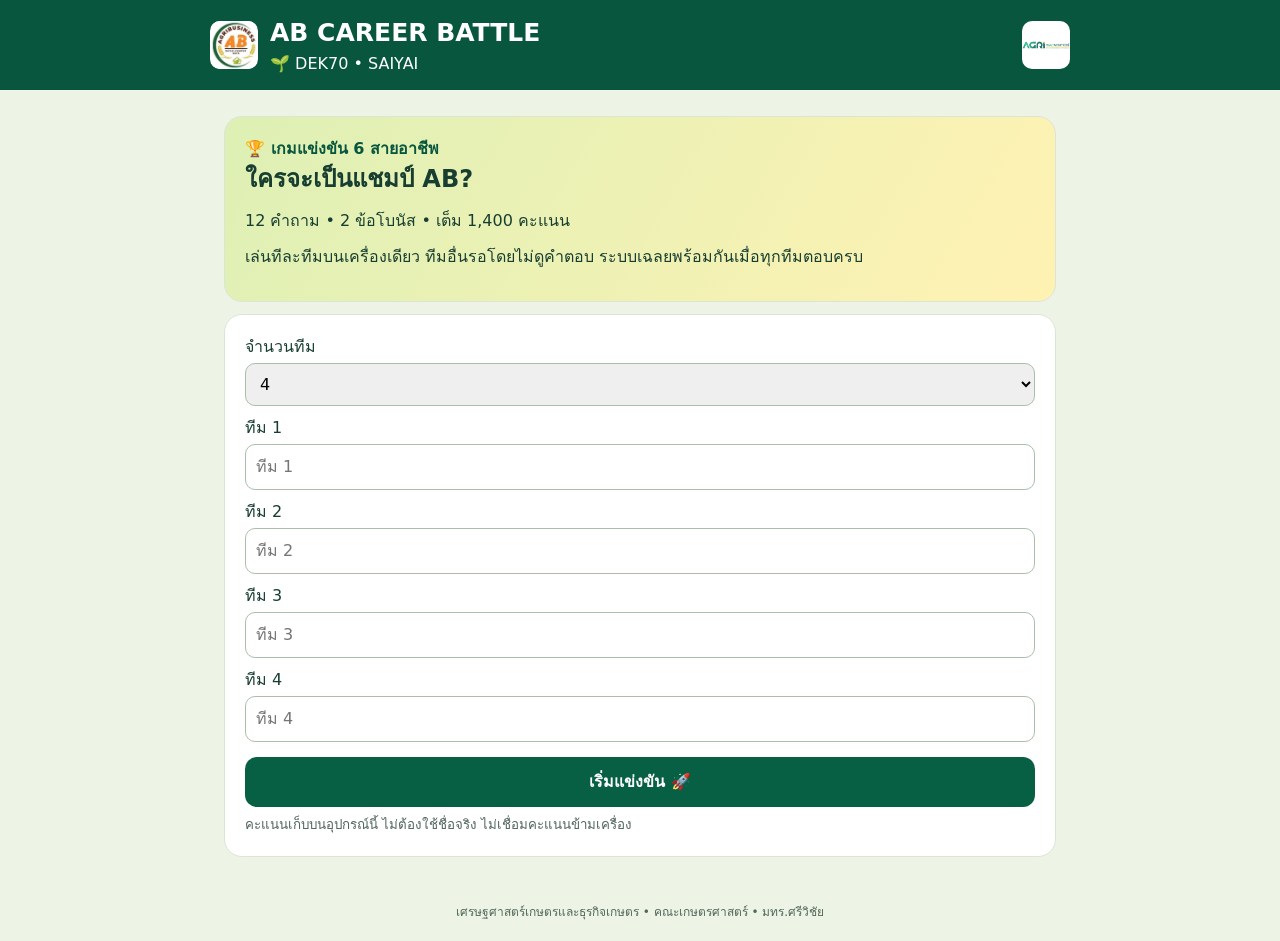
==== AB_Career_Battle.html @ e9abea2d "Add AB Career Battle team competition game" ====
<!doctype html><html lang="th"><head><meta charset="utf-8"><meta name="viewport" content="width=device-width,initial-scale=1"><title>AB Career Battle</title><style>
*{box-sizing:border-box}body{margin:0;background:#edf4e5;color:#173e30;font:16px/1.5 system-ui,sans-serif}header{background:#07563d;color:white;padding:14px}header div{max-width:860px;margin:auto;display:flex;align-items:center;gap:12px}header img{width:48px;height:48px;background:white;border-radius:10px;object-fit:contain}header b{font-size:25px}main{max-width:860px;margin:auto;padding:14px}section{background:white;border:1px solid #dbe5d6;padding:20px;border-radius:18px;margin:12px 0}h1,h2,h3,p{margin:0 0 12px}.hero{background:linear-gradient(120deg,#def0b5,#fff2b3)}button,select,input{font:inherit}button{border:0;border-radius:12px;padding:13px;background:#086044;color:white;font-weight:700;cursor:pointer;margin:5px 0}button:disabled{opacity:.5}button.full{width:100%}.light{background:#e5efdc;color:#174b35}.yellow{background:#ffda3b;color:#173e30}input,select{width:100%;padding:10px;border:1px solid #aabfaa;border-radius:10px;margin:4px 0 10px}.option{width:100%;text-align:left;background:#f1f6e9;color:#183c2a;border:2px solid #d4e2cd}.option:hover{border-color:#338557}.tag{font-weight:800;color:#07563d}.big{font-size:52px;font-weight:900}.bar{height:9px;background:#dce9d5;border-radius:10px;overflow:hidden;margin:8px 0}.bar i{display:block;height:100%;background:#51a34c}.rank{display:grid;grid-template-columns:36px 1fr auto;gap:10px;padding:11px 0;border-bottom:1px solid #e3eadf;align-items:center}.rank b{font-size:21px}.muted,small{color:#52665b}.winner{background:#fff1a9;border:2px solid #e8be31}.row{display:flex;gap:8px;align-items:center;justify-content:space-between;flex-wrap:wrap}.pill{background:#e1efca;border-radius:30px;padding:5px 12px;font-weight:700}footer{text-align:center;font-size:12px;padding:20px;color:#52665b}a{color:#07563d}@media(max-width:500px){section{padding:15px}h1{font-size:26px}header b{font-size:20px}}
</style></head><body><header><div><img src="ab.jpg" alt="AB"><span><b>AB CAREER BATTLE</b><br>🌱 DEK70 • SAIYAI</span><img src="agri.jpg" alt="AGRI" style="margin-left:auto"></div></header><main id="app"></main><footer>เศรษฐศาสตร์เกษตรและธุรกิจเกษตร • คณะเกษตรศาสตร์ • มทร.ศรีวิชัย</footer><script>
const Q=[
['📊 วิเคราะห์ข้อมูล','ทีมจะขายผลไม้ในโรงเรียน ข้อมูลใดช่วยตัดสินใจได้ตรงที่สุด?',['จำนวนคนที่อยากซื้อและราคาที่ยอมจ่าย','จำนวนยอดไลก์ของร้านที่ไม่เกี่ยวข้อง','สีเสื้อของทีม'],0,'ข้อมูลความต้องการและราคาช่วยวางแผนผลิตให้ตรงตลาด'],
['📊 วิเคราะห์ข้อมูล','สำรวจลูกค้า 40 คน ชอบมังคุด 25 คน ชอบเงาะ 15 คน หากต้องเริ่มทดลองขายหนึ่งชนิด ควรเลือกอะไร?',['เงาะ เพราะคนเลือกน้อย','มังคุด เพราะมีผู้สนใจมากกว่า','ไม่ต้องดูผลสำรวจ'],1,'ข้อมูลชี้ว่ามังคุดมีความสนใจสูงกว่าในกลุ่มตัวอย่าง'],
['💡 ผู้ประกอบการ','ในตลาดมีน้ำผลไม้หลายร้าน จะสร้างความแตกต่างได้อย่างไร?',['ลอกชื่อและโลโก้คู่แข่ง','เพิ่มราคาทันทีโดยไม่ปรับสินค้า','สร้างสูตรหรือเรื่องราวท้องถิ่นที่ลูกค้าให้คุณค่า'],2,'ความแตกต่างที่ลูกค้าเห็นคุณค่าช่วยสร้างแบรนด์'],
['💡 ผู้ประกอบการ','มีไอเดียกล้วยฉาบรสใหม่ ก่อนลงทุนผลิตจำนวนมาก ควรทำอะไร?',['ทดลองทำล็อตเล็กให้ลูกค้าชิมและรับฟังความเห็น','ผลิตทันที 1,000 ถุง','ซื้ออุปกรณ์แพงที่สุดก่อน'],0,'ทดลองตลาดลดความเสี่ยงก่อนลงทุน'],
['💰 ธุรกิจและการเงิน','ต้นทุนกล่องผลไม้ 40 บาท ขาย 60 บาท กำไรขั้นต้นต่อกล่องเท่าไร (ยังไม่รวมค่าใช้จ่ายอื่น)?',['10 บาท','20 บาท','100 บาท'],1,'60 − 40 = 20 บาท'],
['💰 ธุรกิจและการเงิน','มีทุน 1,000 บาท ผลิตกล่องละ 40 บาท ต้องเก็บเงินสำรอง 200 บาท ผลิตได้สูงสุดกี่กล่อง?',['25 กล่อง','30 กล่อง','20 กล่อง'],2,'(1,000 − 200) ÷ 40 = 20 กล่อง',true],
['🚚 โลจิสติกส์','ลูกค้า 3 รายอยู่ในเส้นทางเดียวกัน ควรจัดส่งอย่างไรเพื่อลดการเดินทาง?',['รวมรอบส่งตามเส้นทาง','แยกส่ง 3 เที่ยวโดยไม่จำเป็น','ส่งย้อนกลับไปมาหลายรอบ'],0,'รวมเส้นทางลดเที่ยวรถและต้นทุนได้'],
['🚚 โลจิสติกส์','ต้องส่งผลไม้สดที่ช้ำง่ายให้ถึงลูกค้า ควรเน้นเรื่องใด?',['เลือกกล่องใหญ่ที่สุดโดยไม่รองรับสินค้า','บรรจุให้เหมาะสมและควบคุมเวลาในการส่ง','วางกลางแดดก่อนส่ง'],1,'บรรจุภัณฑ์และเวลาขนส่งช่วยรักษาคุณภาพ'],
['📱 การตลาดและคอนเทนต์','งบจำกัด อยากให้เพื่อนในโรงเรียนรู้จักสินค้า วิธีใดเหมาะที่สุด?',['ซื้อโฆษณาแพงโดยไม่กำหนดกลุ่มเป้าหมาย','โพสต์ข้อความที่ไม่เกี่ยวกับสินค้า','ทำคลิปสั้นแนะนำสินค้าและช่องทางสั่งซื้อ'],2,'คลิปที่ตรงกลุ่มเป้าหมายและมีช่องทางสั่งซื้อช่วยให้ขายได้'],
['📱 การตลาดและคอนเทนต์','โพสต์มียอดวิวสูง แต่ไม่มีคนสั่งซื้อ ควรทำอะไรต่อ?',['ตรวจข้อเสนอ ราคา และขั้นตอนสั่งซื้อ แล้วปรับ','เพิ่มยอดวิวอย่างเดียว','หยุดรับฟังลูกค้า'],0,'ยอดวิวไม่เท่ากับยอดขาย ต้องดูการเปลี่ยนผู้ชมเป็นลูกค้า'],
['🌱 ส่งเสริมการเกษตร','เกษตรกรในชุมชนขายผลไม้ได้ราคาต่ำ ทีมควรเริ่มช่วยอย่างไร?',['กำหนดแผนเองโดยไม่คุยกับเกษตรกร','ลงพื้นที่รับฟังปัญหาและร่วมกันหาตลาด','รับซื้อโดยไม่ตกลงราคา'],1,'การมีส่วนร่วมช่วยให้แผนตอบโจทย์ชุมชน'],
['🌱 ส่งเสริมการเกษตร','ธุรกิจมีกำไรแล้ว วิธีใดสร้างความยั่งยืนแก่ธุรกิจและชุมชนที่สุด?',['ลดคุณภาพเพื่อเพิ่มกำไรอย่างเดียว','เลิกติดต่อเกษตรกรหลังขายหมด','ตกลงราคาที่เป็นธรรม รักษาคุณภาพ และร่วมวางแผนกับเกษตรกร'],2,'ความเป็นธรรม คุณภาพ และความร่วมมือสร้างความยั่งยืน',true]];
const app=document.getElementById('app'),$=id=>document.getElementById(id),esc=x=>String(x).replace(/[&<>"']/g,c=>({'&':'&amp;','<':'&lt;','>':'&gt;','"':'&quot;',"'":'&#39;'}[c]));let teams=[],round=0,turn=0,phase='ready',answers=[],started=0;const max=1400,store='ab-career-battle-v2';
function save(){try{localStorage.setItem(store,JSON.stringify({teams,round,turn,phase,answers}))}catch(e){}}
function load(){try{return JSON.parse(localStorage.getItem(store)||'null')}catch(e){return null}}
function show(h){app.innerHTML=h;window.scrollTo(0,0)}
function names(){let n=+$('count').value;$('names').innerHTML=Array.from({length:n},(_,i)=>'<label>ทีม '+(i+1)+'</label><input id="t'+i+'" maxlength="40" placeholder="ทีม '+(i+1)+'">').join('')}
function home(){show('<section class="hero"><div class="tag">🏆 เกมแข่งขัน 6 สายอาชีพ</div><h1>ใครจะเป็นแชมป์ AB?</h1><p>12 คำถาม • 2 ข้อโบนัส • เต็ม 1,400 คะแนน</p><p>เล่นทีละทีมบนเครื่องเดียว ทีมอื่นรอโดยไม่ดูคำตอบ ระบบเฉลยพร้อมกันเมื่อทุกทีมตอบครบ</p></section><section><label>จำนวนทีม</label><select id="count" onchange="names()">'+Array.from({length:7},(_,i)=>'<option '+(i===2?'selected':'')+'>'+(i+2)+'</option>').join('')+'</select><div id="names"></div><button class="full" onclick="begin()">เริ่มแข่งขัน 🚀</button>'+(load()?'<button class="light full" onclick="resume()">เล่นต่อ / ดูผลล่าสุด</button>':'')+'<small>คะแนนเก็บบนอุปกรณ์นี้ ไม่ต้องใช้ชื่อจริง ไม่เชื่อมคะแนนข้ามเครื่อง</small></section>');names()}
function begin(){teams=Array.from({length:+$('count').value},(_,i)=>({name:$('t'+i).value.trim()||'ทีม '+(i+1),score:0,correct:0,ms:0}));round=turn=0;phase='ready';answers=[];save();render()}
function resume(){let d=load();if(!d)return;({teams,round,turn,phase,answers}=d);if(phase==='question')phase='ready';render()}
function order(){return teams.map((_,i)=>(i+round)%teams.length)}
function rank(){return teams.map((t,i)=>({...t,i})).sort((a,b)=>b.score-a.score||b.correct-a.correct||a.ms-b.ms)}
function same(a,b){return a.score===b.score&&a.correct===b.correct&&a.ms===b.ms}
function board(){let r=rank();return '<section><h3>📊 ตารางคะแนน'+(phase==='done'?'สุดท้าย':'สะสม')+'</h3>'+r.map((t,i)=>'<div class="rank"><span>'+(i===0?'🥇':i===1?'🥈':i===2?'🥉':i+1)+'</span><div>'+esc(t.name)+'<br><small>ถูก '+t.correct+' ข้อ • '+(t.ms/1000).toFixed(1)+' วินาที</small></div><b>'+t.score+'</b></div>').join('')+'</section>'}
function render(){if(phase==='done')return finish();let q=Q[round],i=order()[turn],h='<div class="row"><b>ข้อ '+(round+1)+'/12 • ด่าน '+(Math.floor(round/2)+1)+'/6</b><span class="pill">'+(q[5]?'🔥 โบนัส 200':'100 คะแนน')+'</span></div><div class="bar"><i style="width:'+round/12*100+'%"></i></div>';if(phase==='ready'){h+='<section class="hero"><div class="tag">'+q[0]+'</div><h2>ส่งเครื่องให้ '+esc(teams[i].name)+'</h2><p>ทีมที่ '+(turn+1)+' จาก '+teams.length+' • ให้ทุกคนร่วมคิดก่อนเลือกคำตอบ</p><p>กดเริ่มเมื่อพร้อม จับเวลาตั้งแต่แสดงคำถาม</p><button class="full" onclick="ask()">พร้อม! เปิดคำถาม</button></section>'}else if(phase==='question'){h+='<section><div class="tag">'+q[0]+' • '+esc(teams[i].name)+'</div><h2>'+q[1]+'</h2>'+q[2].map((x,j)=>'<button class="option" onclick="answer('+j+')">'+String.fromCharCode(65+j)+'. '+x+'</button>').join('')+'<small>เลือกได้ 1 ครั้ง • ไม่เฉลยจนกว่าทุกทีมตอบครบ</small></section>'}else{h+='<section class="hero"><div class="tag">เฉลย • '+q[0]+'</div><h2>✅ '+q[2][q[3]]+'</h2><p>'+q[4]+'</p>'+answers.map(a=>'<div class="rank"><span>'+(a.ok?'✅':'❌')+'</span><div>'+esc(teams[a.i].name)+'<br><small>เลือก '+String.fromCharCode(65+a.choice)+'</small></div><b>+'+a.points+'</b></div>').join('')+'<button class="full" onclick="next()">'+(round===11?'ประกาศผู้ชนะ 🏆':'ไปข้อถัดไป →')+'</button></section>'}if(phase==='ready'||phase==='reveal')h+=board();show(h)}
function ask(){if(phase!=='ready')return;phase='question';save();render();started=performance.now()}
function answer(choice){if(phase!=='question')return;let i=order()[turn],q=Q[round],ok=choice===q[3],ms=Math.max(0,Math.round(performance.now()-started)),points=ok?(q[5]?200:100):0;answers.push({i,choice,ok,points,ms});turn++;if(turn===teams.length){answers.forEach(a=>{teams[a.i].score+=a.points;teams[a.i].correct+=+a.ok;teams[a.i].ms+=a.ms});phase='reveal'}else phase='ready';save();render()}
function next(){if(phase!=='reveal')return;round++;turn=0;answers=[];phase=round===12?'done':'ready';save();render()}
function finish(){let r=rank(),w=r.filter(t=>same(t,r[0]));show('<section class="winner"><div class="tag">🏆 '+(w.length>1?'แชมป์ร่วม':'แชมป์ AB CAREER BATTLE')+'</div><h1>'+w.map(t=>esc(t.name)).join(' • ')+'</h1><div class="big">'+r[0].score+'<small style="font-size:20px"> / '+max+'</small></div><p>ยินดีด้วย! ตอบถูก '+r[0].correct+' จาก 12 ข้อ</p></section>'+board()+'<section><h3>🌱 น้องชอบสายไหนที่สุด?</h3><p>ชวนสมาชิกเลือก 1 จาก 6 สาย และเล่าเหตุผลให้เพื่อนฟัง</p>'+[0,2,4,6,8,10].map(i=>'<p>'+Q[i][0]+'</p>').join('')+'<p class="muted">ตัดสินคะแนนสูงสุด → จำนวนข้อถูก → เวลาตอบรวมต่ำสุด หากเท่ากันทุกเกณฑ์เป็นแชมป์ร่วม</p><button class="full" onclick="home()">แข่งขันรอบใหม่</button><p><a href="https://admission.rmutsv.ac.th/register.php" target="_blank" rel="noopener">สมัครเรียน AB ไสใหญ่</a></p></section>')}
home();</script></body></html>
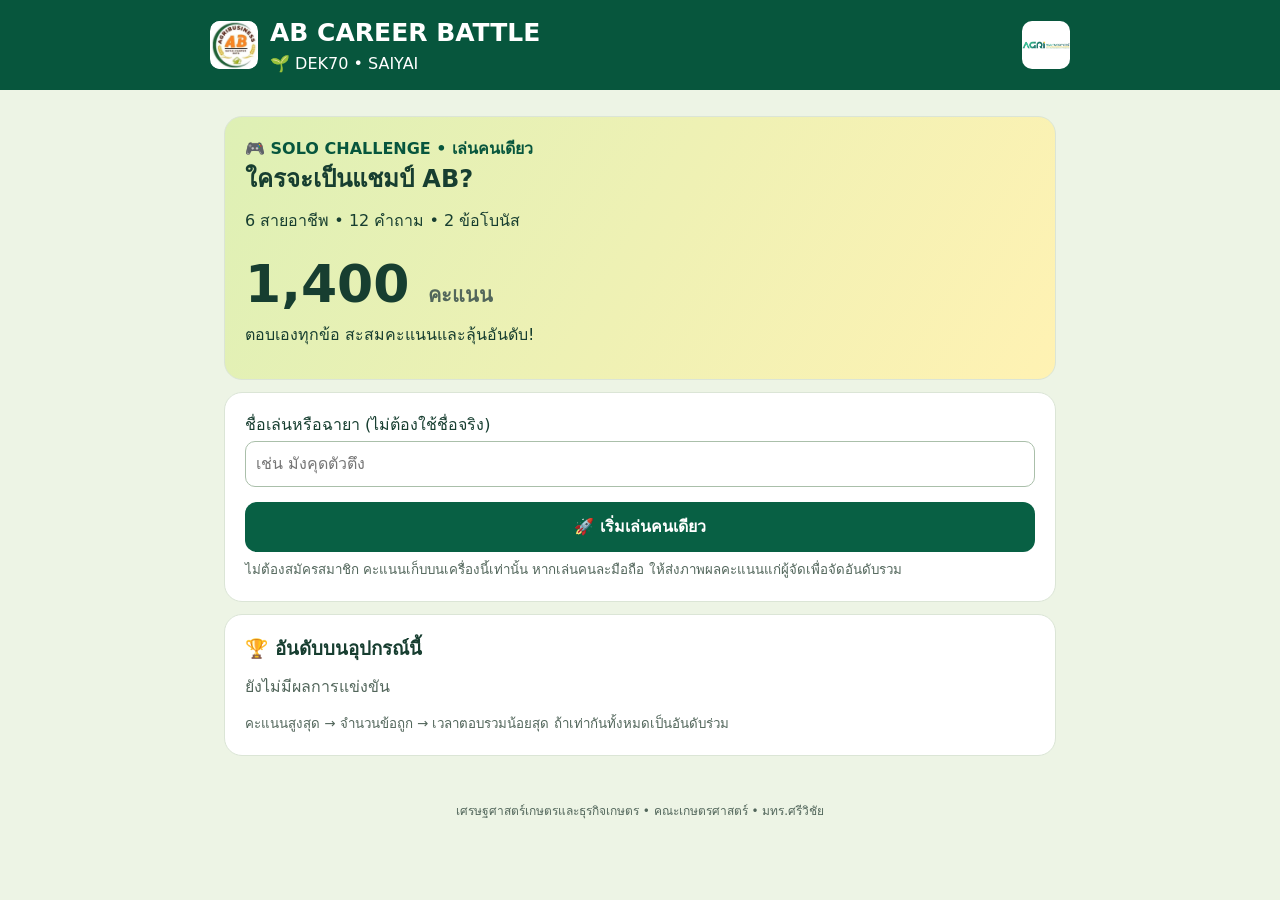
==== commit b8a3552b: "Switch Career Battle to individual solo competition with score leaderboard" ====
--- a/AB_Career_Battle.html
+++ b/AB_Career_Battle.html
@@ -14,21 +14,21 @@
 ['📱 การตลาดและคอนเทนต์','โพสต์มียอดวิวสูง แต่ไม่มีคนสั่งซื้อ ควรทำอะไรต่อ?',['ตรวจข้อเสนอ ราคา และขั้นตอนสั่งซื้อ แล้วปรับ','เพิ่มยอดวิวอย่างเดียว','หยุดรับฟังลูกค้า'],0,'ยอดวิวไม่เท่ากับยอดขาย ต้องดูการเปลี่ยนผู้ชมเป็นลูกค้า'],
 ['🌱 ส่งเสริมการเกษตร','เกษตรกรในชุมชนขายผลไม้ได้ราคาต่ำ ทีมควรเริ่มช่วยอย่างไร?',['กำหนดแผนเองโดยไม่คุยกับเกษตรกร','ลงพื้นที่รับฟังปัญหาและร่วมกันหาตลาด','รับซื้อโดยไม่ตกลงราคา'],1,'การมีส่วนร่วมช่วยให้แผนตอบโจทย์ชุมชน'],
 ['🌱 ส่งเสริมการเกษตร','ธุรกิจมีกำไรแล้ว วิธีใดสร้างความยั่งยืนแก่ธุรกิจและชุมชนที่สุด?',['ลดคุณภาพเพื่อเพิ่มกำไรอย่างเดียว','เลิกติดต่อเกษตรกรหลังขายหมด','ตกลงราคาที่เป็นธรรม รักษาคุณภาพ และร่วมวางแผนกับเกษตรกร'],2,'ความเป็นธรรม คุณภาพ และความร่วมมือสร้างความยั่งยืน',true]];
-const app=document.getElementById('app'),$=id=>document.getElementById(id),esc=x=>String(x).replace(/[&<>"']/g,c=>({'&':'&amp;','<':'&lt;','>':'&gt;','"':'&quot;',"'":'&#39;'}[c]));let teams=[],round=0,turn=0,phase='ready',answers=[],started=0;const max=1400,store='ab-career-battle-v2';
-function save(){try{localStorage.setItem(store,JSON.stringify({teams,round,turn,phase,answers}))}catch(e){}}
-function load(){try{return JSON.parse(localStorage.getItem(store)||'null')}catch(e){return null}}
+const app=document.getElementById('app'),$=id=>document.getElementById(id),esc=x=>String(x).replace(/[&<>"']/g,c=>({'&':'&amp;','<':'&lt;','>':'&gt;','"':'&quot;',"'":'&#39;'}[c]));
+const MAX=1400,KEY='ab-career-battle-solo-v3';let name='',round=0,score=0,correct=0,ms=0,started=0,phase='home',history=[],opts=[],questions=[];
+function shuffle(a){a=[...a];for(let i=a.length-1;i>0;i--){let j=Math.floor(Math.random()*(i+1));[a[i],a[j]]=[a[j],a[i]]}return a}
+function results(){try{return JSON.parse(localStorage.getItem(KEY)||'[]')}catch(e){return []}}
+function saveResult(row){try{let rows=results();rows.push(row);localStorage.setItem(KEY,JSON.stringify(rows));return true}catch(e){return false}}
+function ranked(rows=results()){return [...rows].sort((a,b)=>b.score-a.score||b.correct-a.correct||a.ms-b.ms)}
+function tie(a,b){return a.score===b.score&&a.correct===b.correct&&a.ms===b.ms}
+function board(rows=results()){let r=ranked(rows);return '<section><h3>🏆 อันดับบนอุปกรณ์นี้</h3>'+(r.length?r.map((t,i)=>{let rank=r.findIndex(x=>tie(x,t))+1;return '<div class="rank"><span>'+(['','🥇','🥈','🥉'][rank]||rank)+'</span><div>'+esc(t.name)+'<br><small>ถูก '+t.correct+'/12 • '+(t.ms/1000).toFixed(2)+' วินาที</small></div><b>'+t.score+'</b></div>'}).join(''):'<p class="muted">ยังไม่มีผลการแข่งขัน</p>')+'<small>คะแนนสูงสุด → จำนวนข้อถูก → เวลาตอบรวมน้อยสุด ถ้าเท่ากันทั้งหมดเป็นอันดับร่วม</small></section>'}
 function show(h){app.innerHTML=h;window.scrollTo(0,0)}
-function names(){let n=+$('count').value;$('names').innerHTML=Array.from({length:n},(_,i)=>'<label>ทีม '+(i+1)+'</label><input id="t'+i+'" maxlength="40" placeholder="ทีม '+(i+1)+'">').join('')}
-function home(){show('<section class="hero"><div class="tag">🏆 เกมแข่งขัน 6 สายอาชีพ</div><h1>ใครจะเป็นแชมป์ AB?</h1><p>12 คำถาม • 2 ข้อโบนัส • เต็ม 1,400 คะแนน</p><p>เล่นทีละทีมบนเครื่องเดียว ทีมอื่นรอโดยไม่ดูคำตอบ ระบบเฉลยพร้อมกันเมื่อทุกทีมตอบครบ</p></section><section><label>จำนวนทีม</label><select id="count" onchange="names()">'+Array.from({length:7},(_,i)=>'<option '+(i===2?'selected':'')+'>'+(i+2)+'</option>').join('')+'</select><div id="names"></div><button class="full" onclick="begin()">เริ่มแข่งขัน 🚀</button>'+(load()?'<button class="light full" onclick="resume()">เล่นต่อ / ดูผลล่าสุด</button>':'')+'<small>คะแนนเก็บบนอุปกรณ์นี้ ไม่ต้องใช้ชื่อจริง ไม่เชื่อมคะแนนข้ามเครื่อง</small></section>');names()}
-function begin(){teams=Array.from({length:+$('count').value},(_,i)=>({name:$('t'+i).value.trim()||'ทีม '+(i+1),score:0,correct:0,ms:0}));round=turn=0;phase='ready';answers=[];save();render()}
-function resume(){let d=load();if(!d)return;({teams,round,turn,phase,answers}=d);if(phase==='question')phase='ready';render()}
-function order(){return teams.map((_,i)=>(i+round)%teams.length)}
-function rank(){return teams.map((t,i)=>({...t,i})).sort((a,b)=>b.score-a.score||b.correct-a.correct||a.ms-b.ms)}
-function same(a,b){return a.score===b.score&&a.correct===b.correct&&a.ms===b.ms}
-function board(){let r=rank();return '<section><h3>📊 ตารางคะแนน'+(phase==='done'?'สุดท้าย':'สะสม')+'</h3>'+r.map((t,i)=>'<div class="rank"><span>'+(i===0?'🥇':i===1?'🥈':i===2?'🥉':i+1)+'</span><div>'+esc(t.name)+'<br><small>ถูก '+t.correct+' ข้อ • '+(t.ms/1000).toFixed(1)+' วินาที</small></div><b>'+t.score+'</b></div>').join('')+'</section>'}
-function render(){if(phase==='done')return finish();let q=Q[round],i=order()[turn],h='<div class="row"><b>ข้อ '+(round+1)+'/12 • ด่าน '+(Math.floor(round/2)+1)+'/6</b><span class="pill">'+(q[5]?'🔥 โบนัส 200':'100 คะแนน')+'</span></div><div class="bar"><i style="width:'+round/12*100+'%"></i></div>';if(phase==='ready'){h+='<section class="hero"><div class="tag">'+q[0]+'</div><h2>ส่งเครื่องให้ '+esc(teams[i].name)+'</h2><p>ทีมที่ '+(turn+1)+' จาก '+teams.length+' • ให้ทุกคนร่วมคิดก่อนเลือกคำตอบ</p><p>กดเริ่มเมื่อพร้อม จับเวลาตั้งแต่แสดงคำถาม</p><button class="full" onclick="ask()">พร้อม! เปิดคำถาม</button></section>'}else if(phase==='question'){h+='<section><div class="tag">'+q[0]+' • '+esc(teams[i].name)+'</div><h2>'+q[1]+'</h2>'+q[2].map((x,j)=>'<button class="option" onclick="answer('+j+')">'+String.fromCharCode(65+j)+'. '+x+'</button>').join('')+'<small>เลือกได้ 1 ครั้ง • ไม่เฉลยจนกว่าทุกทีมตอบครบ</small></section>'}else{h+='<section class="hero"><div class="tag">เฉลย • '+q[0]+'</div><h2>✅ '+q[2][q[3]]+'</h2><p>'+q[4]+'</p>'+answers.map(a=>'<div class="rank"><span>'+(a.ok?'✅':'❌')+'</span><div>'+esc(teams[a.i].name)+'<br><small>เลือก '+String.fromCharCode(65+a.choice)+'</small></div><b>+'+a.points+'</b></div>').join('')+'<button class="full" onclick="next()">'+(round===11?'ประกาศผู้ชนะ 🏆':'ไปข้อถัดไป →')+'</button></section>'}if(phase==='ready'||phase==='reveal')h+=board();show(h)}
-function ask(){if(phase!=='ready')return;phase='question';save();render();started=performance.now()}
-function answer(choice){if(phase!=='question')return;let i=order()[turn],q=Q[round],ok=choice===q[3],ms=Math.max(0,Math.round(performance.now()-started)),points=ok?(q[5]?200:100):0;answers.push({i,choice,ok,points,ms});turn++;if(turn===teams.length){answers.forEach(a=>{teams[a.i].score+=a.points;teams[a.i].correct+=+a.ok;teams[a.i].ms+=a.ms});phase='reveal'}else phase='ready';save();render()}
-function next(){if(phase!=='reveal')return;round++;turn=0;answers=[];phase=round===12?'done':'ready';save();render()}
-function finish(){let r=rank(),w=r.filter(t=>same(t,r[0]));show('<section class="winner"><div class="tag">🏆 '+(w.length>1?'แชมป์ร่วม':'แชมป์ AB CAREER BATTLE')+'</div><h1>'+w.map(t=>esc(t.name)).join(' • ')+'</h1><div class="big">'+r[0].score+'<small style="font-size:20px"> / '+max+'</small></div><p>ยินดีด้วย! ตอบถูก '+r[0].correct+' จาก 12 ข้อ</p></section>'+board()+'<section><h3>🌱 น้องชอบสายไหนที่สุด?</h3><p>ชวนสมาชิกเลือก 1 จาก 6 สาย และเล่าเหตุผลให้เพื่อนฟัง</p>'+[0,2,4,6,8,10].map(i=>'<p>'+Q[i][0]+'</p>').join('')+'<p class="muted">ตัดสินคะแนนสูงสุด → จำนวนข้อถูก → เวลาตอบรวมต่ำสุด หากเท่ากันทุกเกณฑ์เป็นแชมป์ร่วม</p><button class="full" onclick="home()">แข่งขันรอบใหม่</button><p><a href="https://admission.rmutsv.ac.th/register.php" target="_blank" rel="noopener">สมัครเรียน AB ไสใหญ่</a></p></section>')}
+function home(){phase='home';show('<section class="hero"><div class="tag">🎮 SOLO CHALLENGE • เล่นคนเดียว</div><h1>ใครจะเป็นแชมป์ AB?</h1><p>6 สายอาชีพ • 12 คำถาม • 2 ข้อโบนัส</p><div class="big">1,400 <small style="font-size:20px">คะแนน</small></div><p>ตอบเองทุกข้อ สะสมคะแนนและลุ้นอันดับ!</p></section><section><label for="nickname">ชื่อเล่นหรือฉายา (ไม่ต้องใช้ชื่อจริง)</label><input id="nickname" maxlength="30" placeholder="เช่น มังคุดตัวตึง"><button class="full" onclick="begin()">🚀 เริ่มเล่นคนเดียว</button><small>ไม่ต้องสมัครสมาชิก คะแนนเก็บบนเครื่องนี้เท่านั้น หากเล่นคนละมือถือ ให้ส่งภาพผลคะแนนแก่ผู้จัดเพื่อจัดอันดับรวม</small></section>'+board())}
+function begin(){name=$('nickname').value.trim()||'ผู้เล่น AB';round=score=correct=ms=0;history=[];questions=Array.from({length:6},(_,i)=>shuffle([Q[i*2],Q[i*2+1]])).flat();ready()}
+function stats(){return '<div class="row"><span class="pill">ข้อ '+(round+1)+'/12</span><span class="pill">⭐ '+score+' คะแนน</span></div><div class="bar"><i style="width:'+round/12*100+'%"></i></div>'}
+function ready(){phase='ready';let q=questions[round];show(stats()+'<section class="hero"><div class="tag">ด่าน '+(Math.floor(round/2)+1)+'/6</div><h2>'+q[0]+'</h2><p>'+ (q[5]?'🔥 ข้อโบนัส 200 คะแนน':'ตอบถูก +100 คะแนน')+'</p><p>จับเวลาตั้งแต่เปิดคำถาม</p><button class="full" onclick="ask()">พร้อมแล้ว! เปิดคำถาม</button></section>')}
+function ask(){if(phase!=='ready')return;phase='question';let q=questions[round];opts=shuffle(q[2].map((v,i)=>({v,i})));show(stats()+'<section><div class="tag">'+q[0]+' • '+(q[5]?'🔥 200':'100')+' คะแนน</div><h2>'+q[1]+'</h2>'+opts.map((x,j)=>'<button class="option" onclick="answer('+j+')">'+String.fromCharCode(65+j)+'. '+x.v+'</button>').join('')+'<small>เลือกได้เพียงครั้งเดียว</small></section>');started=performance.now()}
+function answer(j){if(phase!=='question')return;phase='reveal';let q=questions[round],ok=opts[j].i===q[3],elapsed=Math.max(0,Math.round(performance.now()-started)),points=ok?(q[5]?200:100):0;score+=points;correct+=+ok;ms+=elapsed;history.push({ok,points,career:q[0]});show(stats()+'<section class="hero"><div class="tag">'+(ok?'🎉 ถูกต้อง!':'💪 พลาดไปนิดเดียว')+'</div><div class="big">+'+points+'</div><h3>คำตอบ: '+q[2][q[3]]+'</h3><p>'+q[4]+'</p><button class="full" onclick="next()">'+(round===11?'ดูคะแนนของฉัน 🏆':'ไปข้อถัดไป →')+'</button></section>')}
+function next(){if(phase!=='reveal')return;round++;if(round===12)finish();else ready()}
+function finish(){phase='done';let row={name,score,correct,ms,id:Date.now()+Math.random()},persisted=saveResult(row),rows=persisted?results():[...results(),row],r=ranked(rows),rank=r.findIndex(t=>tie(t,row))+1;show('<section class="winner"><div class="tag">🏁 AB SOLO CHALLENGE • ผลการแข่งขัน</div><h1>'+esc(name)+'</h1><div class="big">'+score+'<small style="font-size:20px"> / '+MAX+'</small></div><h3>'+(rank===1?'🏆 อันดับ 1 บนอุปกรณ์นี้':'อันดับ '+rank+' บนอุปกรณ์นี้')+'</h3><p>ตอบถูก '+correct+'/12 ข้อ • เวลาตอบรวม '+(ms/1000).toFixed(2)+' วินาที</p><small>แคปหน้าจอนี้ส่งผู้จัดการแข่งขันเพื่อนำไปจัดอันดับรวม</small></section><section><h3>📊 คะแนนแยกตามสายอาชีพ</h3>'+Array.from({length:6},(_,i)=>{let h=history.slice(i*2,i*2+2),p=h.reduce((a,x)=>a+x.points,0),m=(i===2||i===5)?300:200;return '<p>'+h[0].career+' — <b>'+p+'/'+m+'</b></p><div class="bar"><i style="width:'+p/m*100+'%"></i></div>'}).join('')+'</section>'+board(rows)+'<section><button class="full" onclick="home()">เล่นใหม่ / ผู้เล่นคนถัดไป</button><p><a href="https://admission.rmutsv.ac.th/register.php" target="_blank" rel="noopener">🌱 สมัครเรียน AB ไสใหญ่</a></p><small>'+(persisted?'ผลบันทึกบนอุปกรณ์นี้แล้ว':'เบราว์เซอร์ไม่อนุญาตให้บันทึกคะแนน กรุณาแคปหน้าจอ')+'</small></section>')}
 home();</script></body></html>
